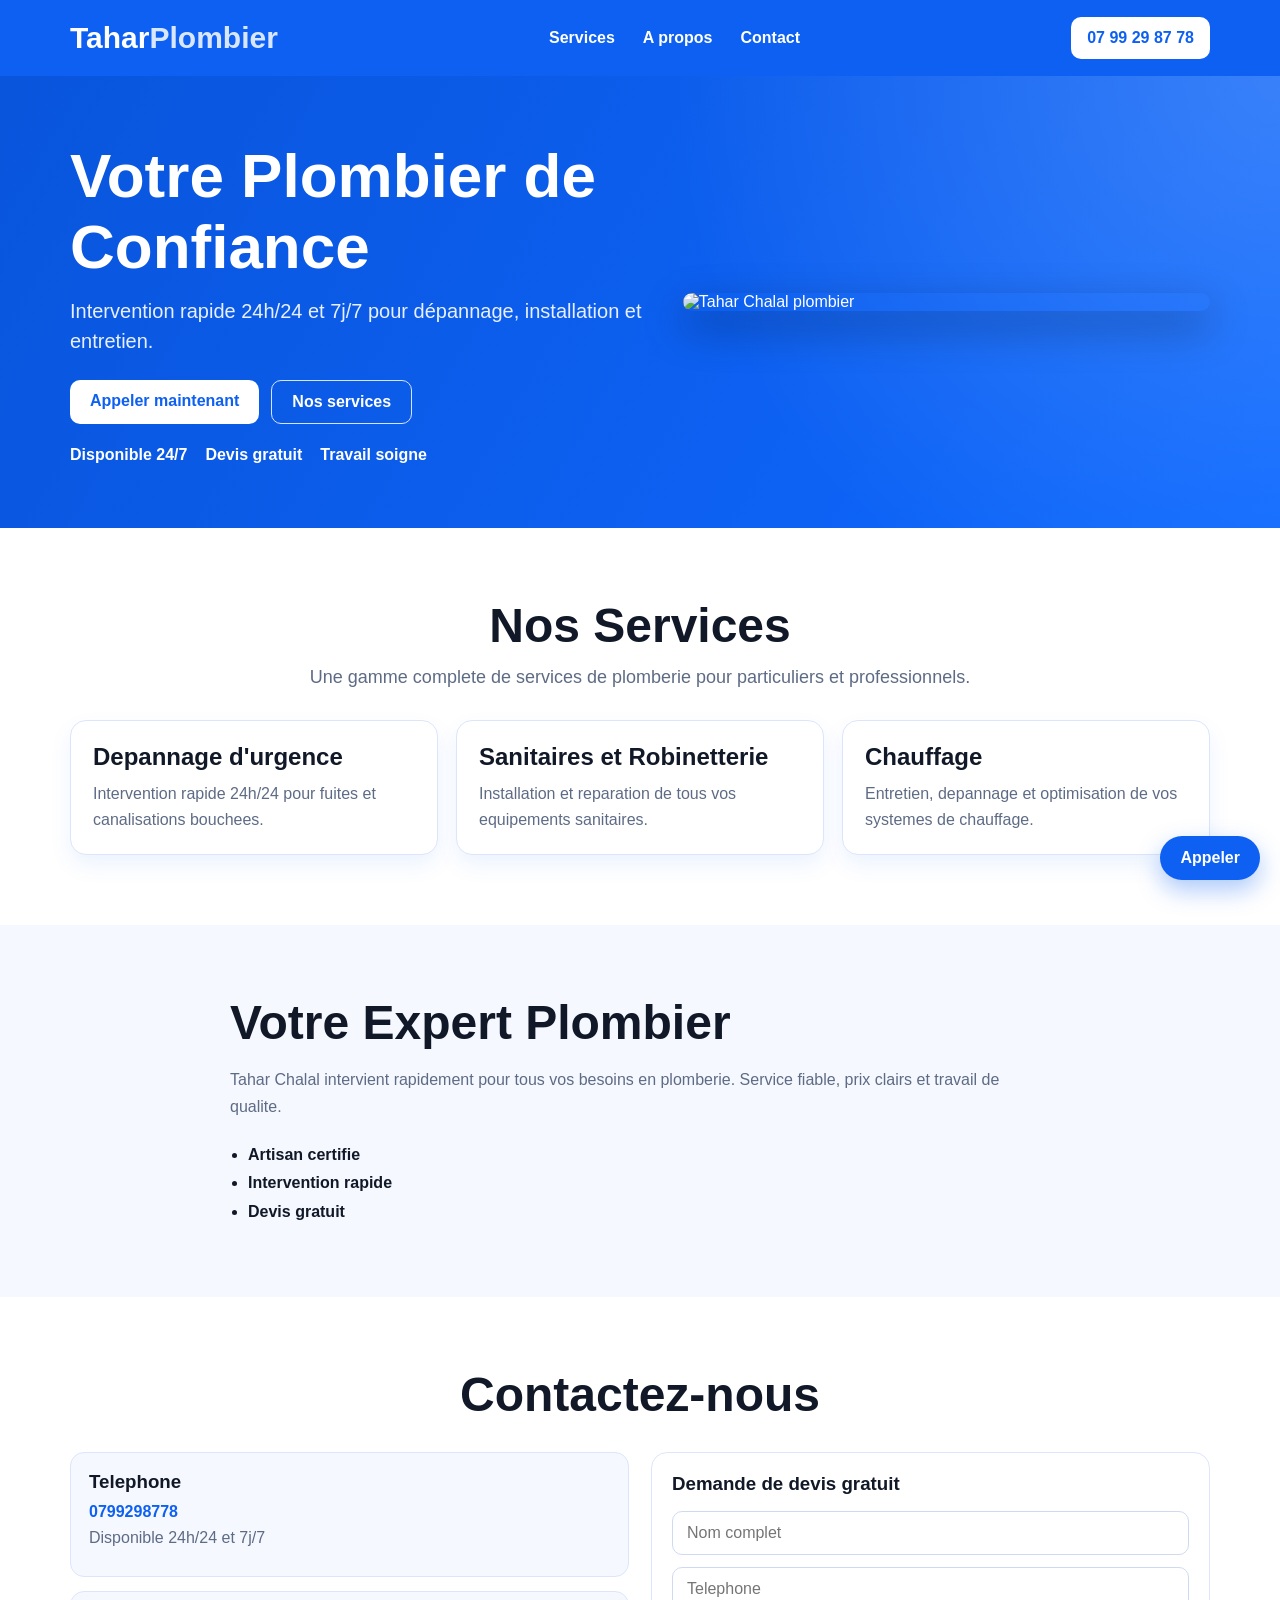
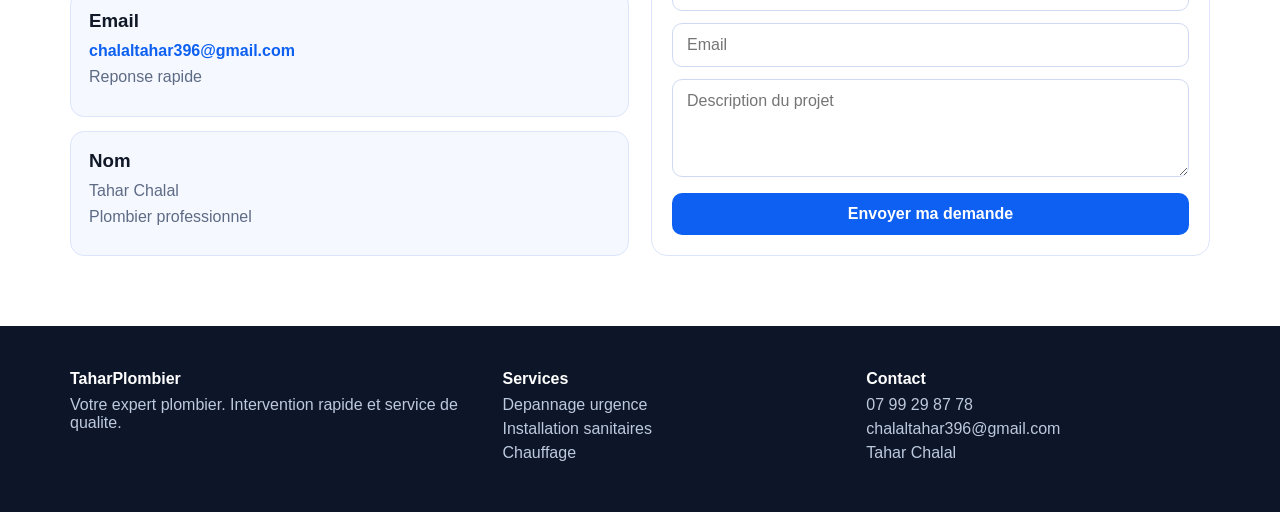
==== index.html @ 65ff7460 "Add Tahar Chalal plumber landing page with contact details." ====
<!doctype html>
<html lang="fr">
  <head>
    <meta charset="UTF-8" />
    <meta name="viewport" content="width=device-width, initial-scale=1.0" />
    <title>Tahar Chalal - Plombier</title>
    <link rel="stylesheet" href="styles.css" />
  </head>
  <body>
    <header class="topbar">
      <div class="container nav">
        <div class="logo">Tahar<span>Plombier</span></div>
        <nav>
          <a href="#services">Services</a>
          <a href="#apropos">A propos</a>
          <a href="#contact">Contact</a>
        </nav>
        <a class="phone-btn" href="tel:0799298778">07 99 29 87 78</a>
      </div>
    </header>

    <section class="hero">
      <div class="overlay"></div>
      <div class="container hero-content">
        <div class="hero-text">
          <h1>Votre Plombier de Confiance</h1>
          <p>
            Intervention rapide 24h/24 et 7j/7 pour dépannage, installation et
            entretien.
          </p>
          <div class="hero-actions">
            <a href="tel:0799298778" class="btn primary">Appeler maintenant</a>
            <a href="#services" class="btn secondary">Nos services</a>
          </div>
          <ul class="hero-points">
            <li>Disponible 24/7</li>
            <li>Devis gratuit</li>
            <li>Travail soigne</li>
          </ul>
        </div>
        <img
          src="file:///C:/Users/ACP/.cursor/projects/c-Users-ACP-OneDrive-Bureau-projet-plombier-projet-plombier/assets/c__Users_ACP_AppData_Roaming_Cursor_User_workspaceStorage_1cfacb7bf3bf77afd8c6482a52e6d426_images_image-7f75149d-5821-42d3-8622-fa713b28ca53.png"
          alt="Tahar Chalal plombier"
          class="hero-photo"
        />
      </div>
    </section>

    <section id="services" class="section container">
      <h2>Nos Services</h2>
      <p class="section-subtitle">
        Une gamme complete de services de plomberie pour particuliers et
        professionnels.
      </p>
      <div class="cards">
        <article class="card">
          <h3>Depannage d'urgence</h3>
          <p>Intervention rapide 24h/24 pour fuites et canalisations bouchees.</p>
        </article>
        <article class="card">
          <h3>Sanitaires et Robinetterie</h3>
          <p>Installation et reparation de tous vos equipements sanitaires.</p>
        </article>
        <article class="card">
          <h3>Chauffage</h3>
          <p>Entretien, depannage et optimisation de vos systemes de chauffage.</p>
        </article>
      </div>
    </section>

    <section id="apropos" class="section light">
      <div class="container about">
        <div>
          <h2>Votre Expert Plombier</h2>
          <p>
            Tahar Chalal intervient rapidement pour tous vos besoins en
            plomberie. Service fiable, prix clairs et travail de qualite.
          </p>
          <ul class="checks">
            <li>Artisan certifie</li>
            <li>Intervention rapide</li>
            <li>Devis gratuit</li>
          </ul>
        </div>
      </div>
    </section>

    <section id="contact" class="section container">
      <h2>Contactez-nous</h2>
      <div class="contact-grid">
        <div class="contact-cards">
          <div class="info-box">
            <h3>Telephone</h3>
            <a href="tel:0799298778">0799298778</a>
            <p>Disponible 24h/24 et 7j/7</p>
          </div>
          <div class="info-box">
            <h3>Email</h3>
            <a href="mailto:chalaltahar396@gmail.com">chalaltahar396@gmail.com</a>
            <p>Reponse rapide</p>
          </div>
          <div class="info-box">
            <h3>Nom</h3>
            <p>Tahar Chalal</p>
            <p>Plombier professionnel</p>
          </div>
        </div>
        <form class="quote-form">
          <h3>Demande de devis gratuit</h3>
          <input type="text" placeholder="Nom complet" />
          <input type="tel" placeholder="Telephone" />
          <input type="email" placeholder="Email" />
          <textarea rows="4" placeholder="Description du projet"></textarea>
          <button type="button">Envoyer ma demande</button>
        </form>
      </div>
    </section>

    <footer class="footer">
      <div class="container footer-grid">
        <div>
          <h4>TaharPlombier</h4>
          <p>Votre expert plombier. Intervention rapide et service de qualite.</p>
        </div>
        <div>
          <h4>Services</h4>
          <p>Depannage urgence</p>
          <p>Installation sanitaires</p>
          <p>Chauffage</p>
        </div>
        <div>
          <h4>Contact</h4>
          <p>07 99 29 87 78</p>
          <p>chalaltahar396@gmail.com</p>
          <p>Tahar Chalal</p>
        </div>
      </div>
    </footer>

    <a class="floating-call" href="tel:0799298778">Appeler</a>
  </body>
</html>
---- styles.css ----
:root {
  --primary: #0d60f1;
  --primary-dark: #084bc0;
  --text: #111827;
  --muted: #5e6b85;
  --light: #f5f8ff;
  --border: #dce5fb;
  --footer: #0d1628;
}

* {
  box-sizing: border-box;
}

html {
  scroll-behavior: smooth;
}

body {
  margin: 0;
  font-family: "Segoe UI", Tahoma, Arial, sans-serif;
  color: var(--text);
  background: #fff;
}

.container {
  width: min(1140px, 92%);
  margin: 0 auto;
}

.topbar {
  background: var(--primary);
  position: sticky;
  top: 0;
  z-index: 20;
}

.nav {
  min-height: 76px;
  display: flex;
  align-items: center;
  justify-content: space-between;
  gap: 20px;
}

.logo {
  color: #fff;
  font-size: 30px;
  font-weight: 800;
}

.logo span {
  color: #d8e7ff;
}

nav {
  display: flex;
  align-items: center;
  gap: 28px;
}

nav a {
  color: #fff;
  text-decoration: none;
  font-weight: 600;
}

.phone-btn {
  background: #fff;
  color: var(--primary);
  border-radius: 10px;
  padding: 12px 16px;
  text-decoration: none;
  font-weight: 700;
}

.hero {
  position: relative;
  background: linear-gradient(120deg, #0955dc 0%, #0d60f1 60%, #0d69ff 100%);
  color: #fff;
  padding: 64px 0;
  overflow: hidden;
}

.overlay {
  position: absolute;
  inset: 0;
  background: radial-gradient(circle at right top, rgba(255, 255, 255, 0.18) 0%, transparent 45%);
}

.hero-content {
  position: relative;
  display: grid;
  grid-template-columns: 1.05fr 0.95fr;
  gap: 30px;
  align-items: center;
}

.hero h1 {
  margin: 0 0 14px;
  font-size: clamp(38px, 5vw, 62px);
}

.hero p {
  margin: 0;
  max-width: 640px;
  font-size: 20px;
  line-height: 1.5;
  color: #e8f0ff;
}

.hero-actions {
  display: flex;
  flex-wrap: wrap;
  gap: 12px;
  margin-top: 24px;
}

.btn {
  text-decoration: none;
  padding: 12px 20px;
  border-radius: 10px;
  font-weight: 700;
}

.btn.primary {
  background: #fff;
  color: var(--primary);
}

.btn.secondary {
  border: 1px solid #d5e5ff;
  color: #fff;
}

.hero-points {
  list-style: none;
  display: flex;
  gap: 18px;
  margin: 22px 0 0;
  padding: 0;
  font-weight: 600;
}

.hero-photo {
  width: 100%;
  max-height: 540px;
  object-fit: cover;
  border-radius: 18px;
  box-shadow: 0 16px 42px rgba(0, 0, 0, 0.35);
}

.section {
  padding: 70px 0;
}

.section h2 {
  margin: 0;
  font-size: clamp(32px, 4vw, 48px);
  text-align: center;
}

.section-subtitle {
  margin: 14px auto 0;
  max-width: 760px;
  text-align: center;
  color: var(--muted);
  font-size: 18px;
}

.cards {
  margin-top: 32px;
  display: grid;
  grid-template-columns: repeat(3, minmax(0, 1fr));
  gap: 18px;
}

.card {
  background: #fff;
  border: 1px solid var(--border);
  border-radius: 16px;
  padding: 22px;
  box-shadow: 0 10px 22px rgba(13, 96, 241, 0.08);
}

.card h3 {
  margin: 0 0 10px;
  font-size: 24px;
}

.card p {
  margin: 0;
  color: var(--muted);
  line-height: 1.6;
}

.light {
  background: var(--light);
}

.about {
  display: grid;
  grid-template-columns: 1fr;
  gap: 26px;
  align-items: center;
  max-width: 820px;
}

.about h2 {
  text-align: left;
}

.about p {
  color: var(--muted);
  line-height: 1.7;
}

.checks {
  margin: 20px 0 0;
  padding-left: 18px;
  line-height: 1.8;
  font-weight: 600;
}

.contact-grid {
  margin-top: 30px;
  display: grid;
  grid-template-columns: 1fr 1fr;
  gap: 22px;
}

.contact-cards {
  display: grid;
  gap: 14px;
}

.info-box {
  border: 1px solid var(--border);
  border-radius: 14px;
  background: var(--light);
  padding: 18px;
}

.info-box h3 {
  margin: 0 0 10px;
}

.info-box a {
  color: var(--primary);
  font-weight: 700;
  text-decoration: none;
}

.info-box p {
  margin: 8px 0 0;
  color: var(--muted);
}

.quote-form {
  border: 1px solid var(--border);
  border-radius: 16px;
  padding: 20px;
}

.quote-form h3 {
  margin: 0 0 16px;
}

.quote-form input,
.quote-form textarea {
  width: 100%;
  margin-bottom: 12px;
  border: 1px solid #cfdaf2;
  border-radius: 10px;
  padding: 12px 14px;
  font: inherit;
}

.quote-form button {
  border: 0;
  border-radius: 10px;
  background: var(--primary);
  color: #fff;
  width: 100%;
  padding: 12px 14px;
  font-size: 16px;
  font-weight: 700;
  cursor: pointer;
}

.quote-form button:hover {
  background: var(--primary-dark);
}

.footer {
  background: var(--footer);
  color: #e8edf8;
  padding: 44px 0;
}

.footer-grid {
  display: grid;
  gap: 20px;
  grid-template-columns: 1.2fr 1fr 1fr;
}

.footer h4 {
  margin: 0 0 8px;
  color: #fff;
}

.footer p {
  margin: 6px 0;
  color: #bdc9df;
}

.floating-call {
  position: fixed;
  right: 20px;
  bottom: 20px;
  background: var(--primary);
  color: #fff;
  text-decoration: none;
  font-weight: 700;
  border-radius: 999px;
  padding: 13px 20px;
  box-shadow: 0 10px 24px rgba(13, 96, 241, 0.34);
}

@media (max-width: 980px) {
  nav {
    display: none;
  }

  .hero-content,
  .about,
  .contact-grid,
  .cards,
  .footer-grid {
    grid-template-columns: 1fr;
  }

  .hero-points {
    flex-direction: column;
    gap: 8px;
  }
}
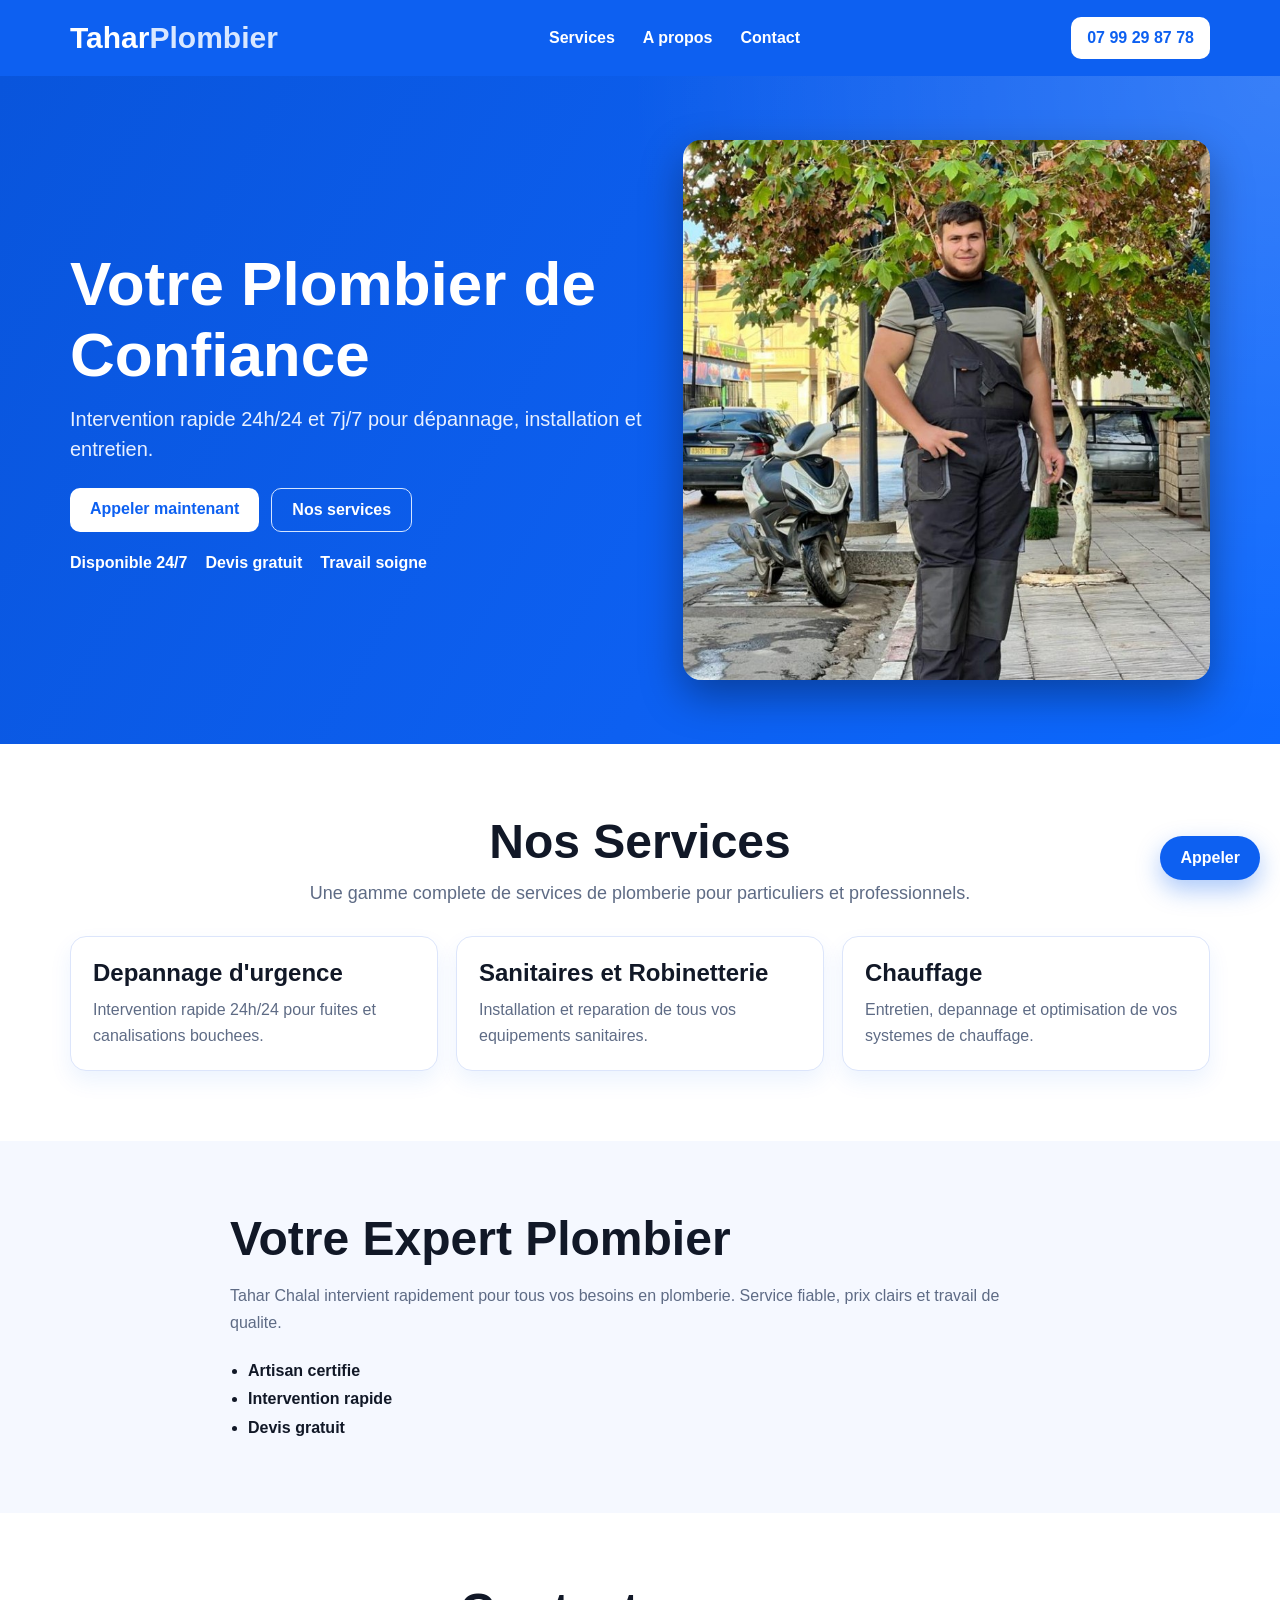
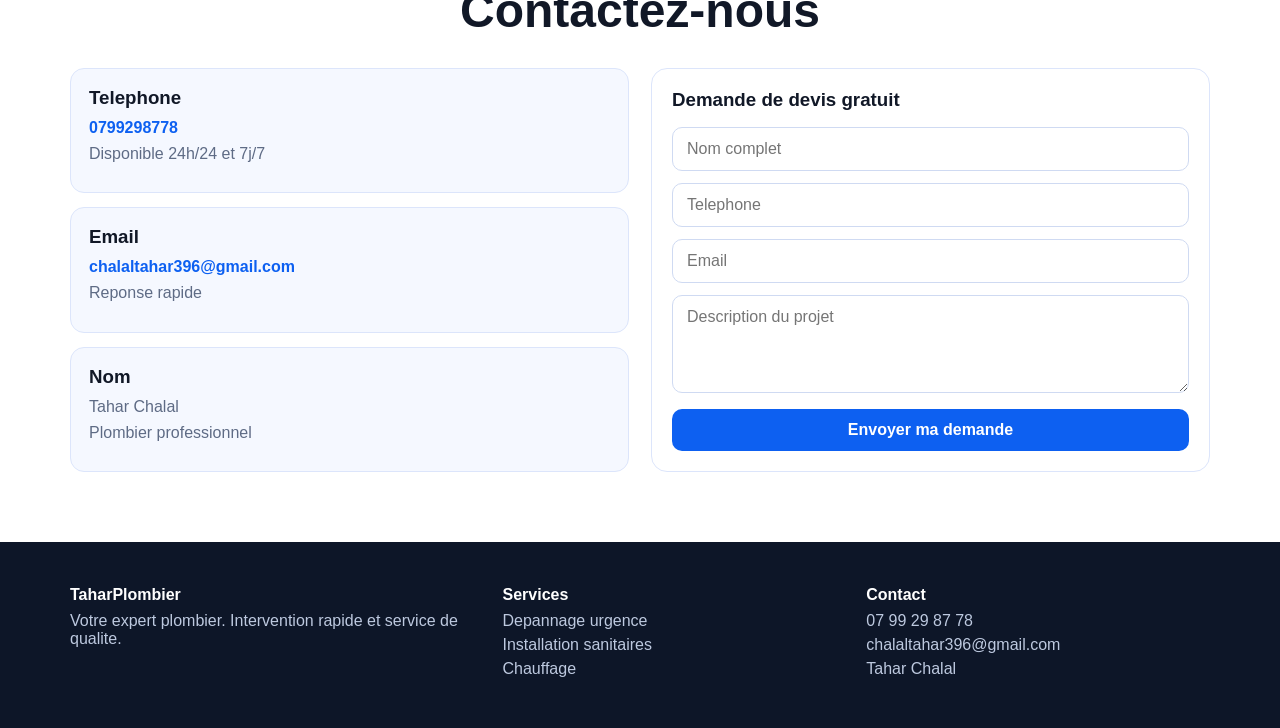
==== commit f0386353: "Prepare site for deploy with local photo asset." ====
--- a/index.html
+++ b/index.html
@@ -39,7 +39,7 @@
           </ul>
         </div>
         <img
-          src="file:///C:/Users/ACP/.cursor/projects/c-Users-ACP-OneDrive-Bureau-projet-plombier-projet-plombier/assets/c__Users_ACP_AppData_Roaming_Cursor_User_workspaceStorage_1cfacb7bf3bf77afd8c6482a52e6d426_images_image-7f75149d-5821-42d3-8622-fa713b28ca53.png"
+          src="images/tahar-chalal.png"
           alt="Tahar Chalal plombier"
           class="hero-photo"
         />
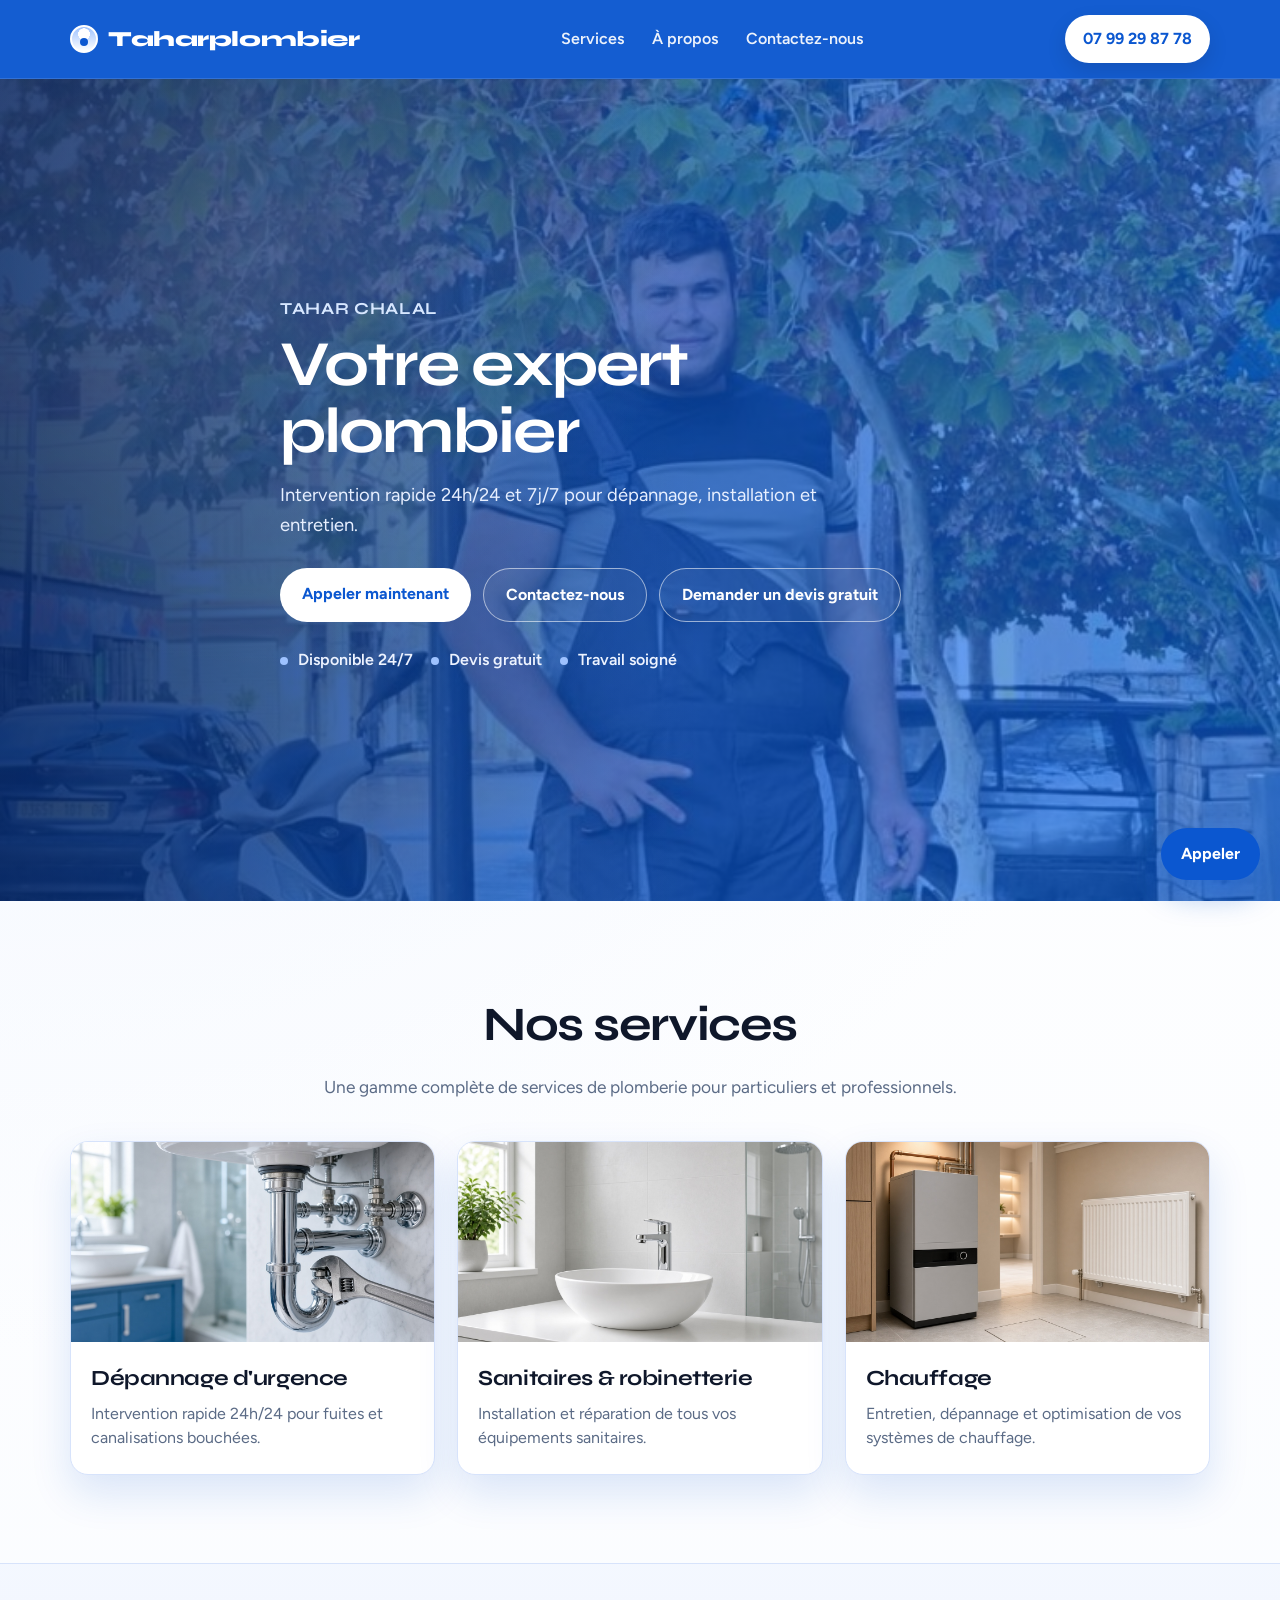
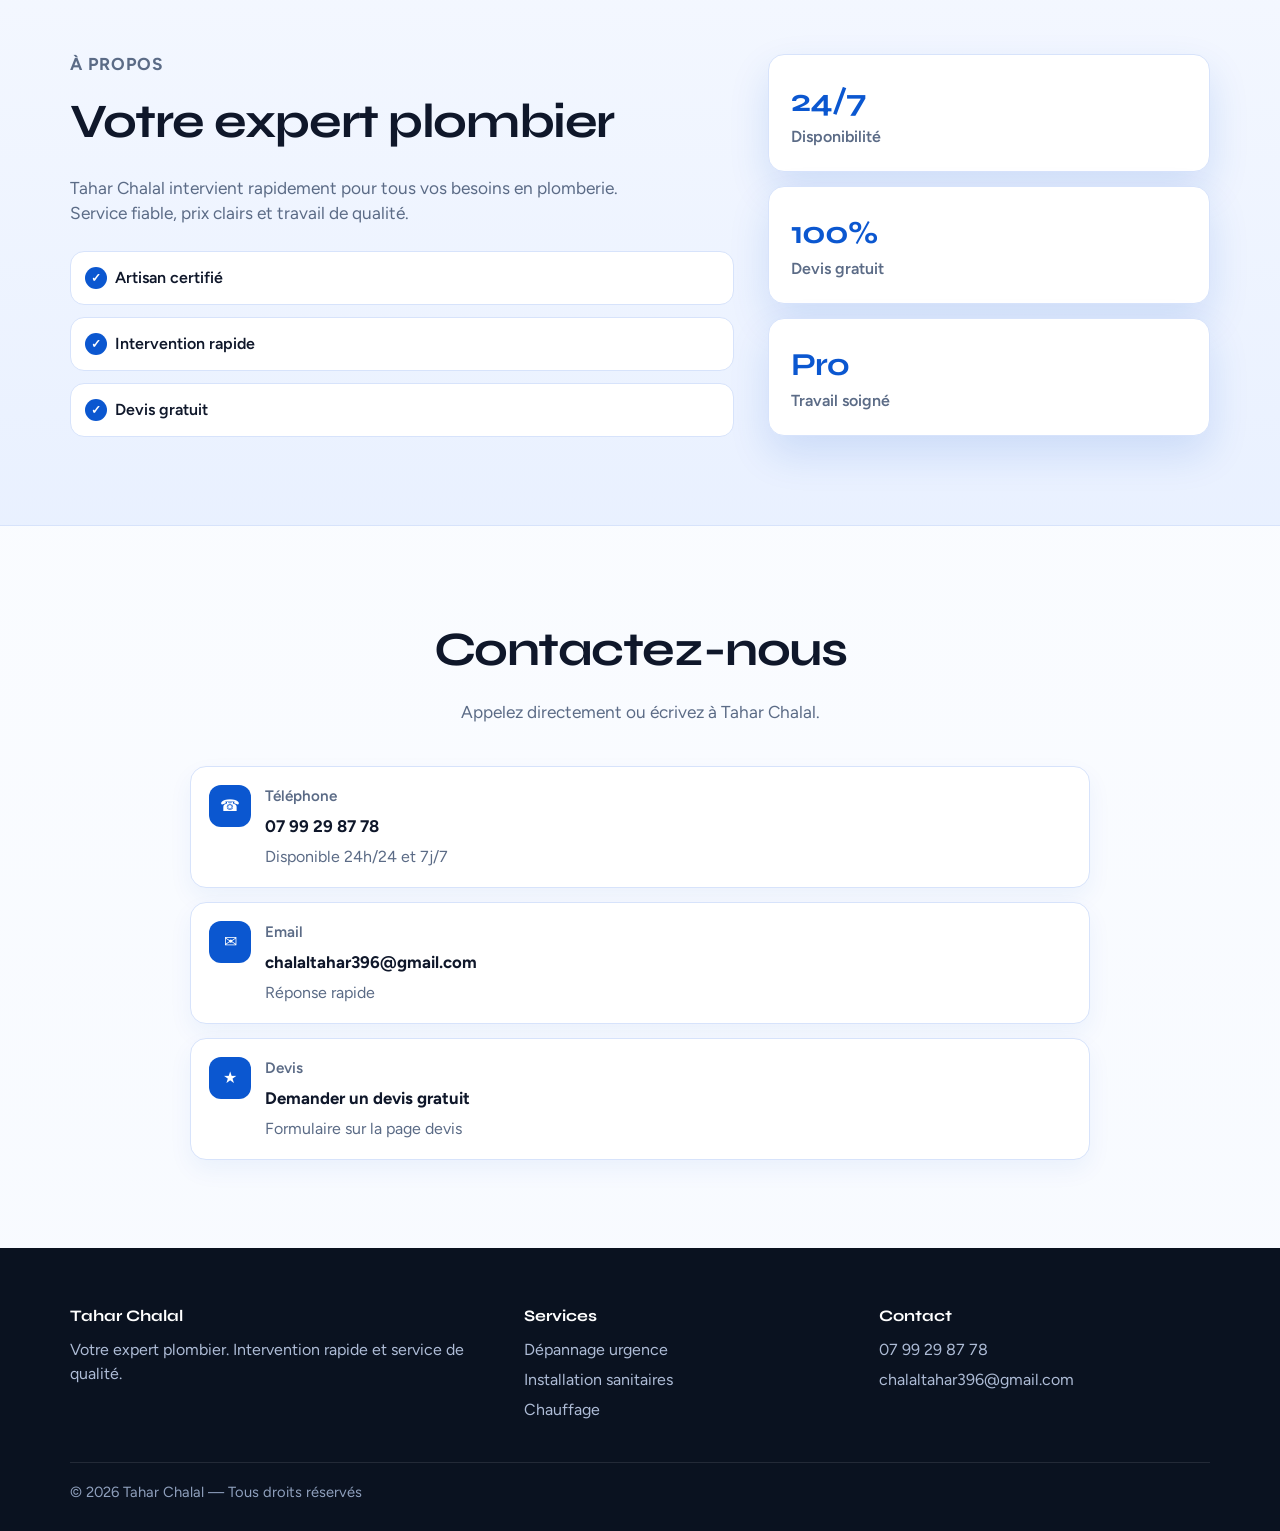
==== commit 11abd6e9: "Update Taharplombier site with devis page, thank-you flow, and styling." ====
--- a/index.html
+++ b/index.html
@@ -3,128 +3,184 @@
   <head>
     <meta charset="UTF-8" />
     <meta name="viewport" content="width=device-width, initial-scale=1.0" />
-    <title>Tahar Chalal - Plombier</title>
+    <title>Tahar Chalal — Plombier</title>
+    <link rel="preconnect" href="https://fonts.googleapis.com" />
+    <link rel="preconnect" href="https://fonts.gstatic.com" crossorigin />
+    <link
+      href="https://fonts.googleapis.com/css2?family=Figtree:wght@400;500;600;700&family=Syne:wght@700;800&display=swap"
+      rel="stylesheet"
+    />
     <link rel="stylesheet" href="styles.css" />
   </head>
   <body>
     <header class="topbar">
       <div class="container nav">
-        <div class="logo">Tahar<span>Plombier</span></div>
+        <a href="index.html" class="logo">
+          <span class="logo-mark" aria-hidden="true"></span>
+          Taharplombier
+        </a>
         <nav>
           <a href="#services">Services</a>
-          <a href="#apropos">A propos</a>
-          <a href="#contact">Contact</a>
+          <a href="#apropos">À propos</a>
+          <a href="#contact">Contactez-nous</a>
         </nav>
         <a class="phone-btn" href="tel:0799298778">07 99 29 87 78</a>
       </div>
     </header>
 
     <section class="hero">
-      <div class="overlay"></div>
+      <div class="hero-bg" aria-hidden="true"></div>
       <div class="container hero-content">
         <div class="hero-text">
-          <h1>Votre Plombier de Confiance</h1>
-          <p>
+          <p class="brand-line">Tahar chalal</p>
+          <h1>Votre expert plombier</h1>
+          <p class="hero-lead">
             Intervention rapide 24h/24 et 7j/7 pour dépannage, installation et
             entretien.
           </p>
           <div class="hero-actions">
             <a href="tel:0799298778" class="btn primary">Appeler maintenant</a>
-            <a href="#services" class="btn secondary">Nos services</a>
+            <a href="#contact" class="btn secondary">Contactez-nous</a>
+            <a href="./contact.html" class="btn secondary">Demander un devis gratuit</a>
           </div>
           <ul class="hero-points">
             <li>Disponible 24/7</li>
             <li>Devis gratuit</li>
-            <li>Travail soigne</li>
+            <li>Travail soigné</li>
           </ul>
         </div>
-        <img
-          src="images/tahar-chalal.png"
-          alt="Tahar Chalal plombier"
-          class="hero-photo"
-        />
       </div>
     </section>
 
     <section id="services" class="section container">
-      <h2>Nos Services</h2>
-      <p class="section-subtitle">
-        Une gamme complete de services de plomberie pour particuliers et
-        professionnels.
-      </p>
+      <div class="section-head">
+        <h2>Nos services</h2>
+        <p class="section-subtitle">
+          Une gamme complète de services de plomberie pour particuliers et
+          professionnels.
+        </p>
+      </div>
       <div class="cards">
         <article class="card">
-          <h3>Depannage d'urgence</h3>
-          <p>Intervention rapide 24h/24 pour fuites et canalisations bouchees.</p>
+          <img
+            src="images/service-urgence.jpg"
+            alt="Dépannage plomberie urgence"
+            class="card-image"
+          />
+          <div class="card-body">
+            <h3>Dépannage d'urgence</h3>
+            <p>
+              Intervention rapide 24h/24 pour fuites et canalisations bouchées.
+            </p>
+          </div>
         </article>
         <article class="card">
-          <h3>Sanitaires et Robinetterie</h3>
-          <p>Installation et reparation de tous vos equipements sanitaires.</p>
+          <img
+            src="images/service-sanitaires.jpg"
+            alt="Sanitaires et salle de bain"
+            class="card-image"
+          />
+          <div class="card-body">
+            <h3>Sanitaires & robinetterie</h3>
+            <p>
+              Installation et réparation de tous vos équipements sanitaires.
+            </p>
+          </div>
         </article>
         <article class="card">
-          <h3>Chauffage</h3>
-          <p>Entretien, depannage et optimisation de vos systemes de chauffage.</p>
+          <img
+            src="images/service-chauffage.jpg"
+            alt="Chauffage et chaudière"
+            class="card-image"
+          />
+          <div class="card-body">
+            <h3>Chauffage</h3>
+            <p>
+              Entretien, dépannage et optimisation de vos systèmes de chauffage.
+            </p>
+          </div>
         </article>
       </div>
     </section>
 
-    <section id="apropos" class="section light">
+    <section id="apropos" class="section about-section">
       <div class="container about">
-        <div>
-          <h2>Votre Expert Plombier</h2>
+        <div class="about-copy">
+          <p class="eyebrow">À propos</p>
+          <h2>Votre expert plombier</h2>
           <p>
             Tahar Chalal intervient rapidement pour tous vos besoins en
-            plomberie. Service fiable, prix clairs et travail de qualite.
+            plomberie. Service fiable, prix clairs et travail de qualité.
           </p>
           <ul class="checks">
-            <li>Artisan certifie</li>
+            <li>Artisan certifié</li>
             <li>Intervention rapide</li>
             <li>Devis gratuit</li>
           </ul>
         </div>
+        <div class="about-stats">
+          <div class="stat">
+            <strong>24/7</strong>
+            <span>Disponibilité</span>
+          </div>
+          <div class="stat">
+            <strong>100%</strong>
+            <span>Devis gratuit</span>
+          </div>
+          <div class="stat">
+            <strong>Pro</strong>
+            <span>Travail soigné</span>
+          </div>
+        </div>
       </div>
     </section>
 
     <section id="contact" class="section container">
-      <h2>Contactez-nous</h2>
-      <div class="contact-grid">
-        <div class="contact-cards">
-          <div class="info-box">
-            <h3>Telephone</h3>
-            <a href="tel:0799298778">0799298778</a>
+      <div class="section-head">
+        <h2>Contactez-nous</h2>
+        <p class="section-subtitle">
+          Appelez directement ou écrivez à Tahar Chalal.
+        </p>
+      </div>
+      <div class="contact-cards home-contact">
+        <div class="info-box">
+          <span class="info-icon" aria-hidden="true">☎</span>
+          <div>
+            <h3>Téléphone</h3>
+            <a href="tel:0799298778">07 99 29 87 78</a>
             <p>Disponible 24h/24 et 7j/7</p>
           </div>
-          <div class="info-box">
+        </div>
+        <div class="info-box">
+          <span class="info-icon" aria-hidden="true">✉</span>
+          <div>
             <h3>Email</h3>
             <a href="mailto:chalaltahar396@gmail.com">chalaltahar396@gmail.com</a>
-            <p>Reponse rapide</p>
-          </div>
-          <div class="info-box">
-            <h3>Nom</h3>
-            <p>Tahar Chalal</p>
-            <p>Plombier professionnel</p>
-          </div>
-        </div>
-        <form class="quote-form">
-          <h3>Demande de devis gratuit</h3>
-          <input type="text" placeholder="Nom complet" />
-          <input type="tel" placeholder="Telephone" />
-          <input type="email" placeholder="Email" />
-          <textarea rows="4" placeholder="Description du projet"></textarea>
-          <button type="button">Envoyer ma demande</button>
-        </form>
+            <p>Réponse rapide</p>
+          </div>
+        </div>
+        <div class="info-box">
+          <span class="info-icon" aria-hidden="true">★</span>
+          <div>
+            <h3>Devis</h3>
+            <a href="./contact.html" class="info-strong">Demander un devis gratuit</a>
+            <p>Formulaire sur la page devis</p>
+          </div>
+        </div>
       </div>
     </section>
 
     <footer class="footer">
       <div class="container footer-grid">
         <div>
-          <h4>TaharPlombier</h4>
-          <p>Votre expert plombier. Intervention rapide et service de qualite.</p>
+          <h4>Tahar Chalal</h4>
+          <p>
+            Votre expert plombier. Intervention rapide et service de qualité.
+          </p>
         </div>
         <div>
           <h4>Services</h4>
-          <p>Depannage urgence</p>
+          <p>Dépannage urgence</p>
           <p>Installation sanitaires</p>
           <p>Chauffage</p>
         </div>
@@ -132,11 +188,29 @@
           <h4>Contact</h4>
           <p>07 99 29 87 78</p>
           <p>chalaltahar396@gmail.com</p>
-          <p>Tahar Chalal</p>
-        </div>
+        </div>
+      </div>
+      <div class="container footer-bottom">
+        <p>© 2026 Tahar Chalal — Tous droits réservés</p>
       </div>
     </footer>
 
-    <a class="floating-call" href="tel:0799298778">Appeler</a>
+    <a class="floating-call" href="tel:0799298778" aria-label="Appeler">
+      <span>Appeler</span>
+    </a>
+
+    <script>
+      if ("scrollRestoration" in history) {
+        history.scrollRestoration = "manual";
+      }
+
+      window.addEventListener("load", function () {
+        var nav = performance.getEntriesByType("navigation")[0];
+        if (nav && nav.type === "reload") {
+          history.replaceState(null, "", window.location.pathname);
+          window.scrollTo(0, 0);
+        }
+      });
+    </script>
   </body>
 </html>
--- a/styles.css
+++ b/styles.css
@@ -1,11 +1,16 @@
 :root {
-  --primary: #0d60f1;
-  --primary-dark: #084bc0;
-  --text: #111827;
-  --muted: #5e6b85;
-  --light: #f5f8ff;
-  --border: #dce5fb;
-  --footer: #0d1628;
+  --primary: #0b57d0;
+  --primary-dark: #0843a3;
+  --primary-soft: #e8f0ff;
+  --ink: #0f172a;
+  --muted: #5b6b86;
+  --line: #d7e3fb;
+  --surface: #f3f7ff;
+  --footer: #0a1220;
+  --radius: 18px;
+  --shadow: 0 18px 40px rgba(11, 87, 208, 0.14);
+  --font-display: "Syne", sans-serif;
+  --font-body: "Figtree", sans-serif;
 }
 
 * {
@@ -14,13 +19,26 @@
 
 html {
   scroll-behavior: smooth;
+  scroll-padding-top: 90px;
 }
 
 body {
   margin: 0;
-  font-family: "Segoe UI", Tahoma, Arial, sans-serif;
-  color: var(--text);
-  background: #fff;
+  font-family: var(--font-body);
+  color: var(--ink);
+  background:
+    radial-gradient(circle at top left, #eef4ff 0%, transparent 40%),
+    linear-gradient(180deg, #ffffff 0%, #f7faff 100%);
+  line-height: 1.5;
+}
+
+img {
+  max-width: 100%;
+  display: block;
+}
+
+a {
+  color: inherit;
 }
 
 .container {
@@ -29,28 +47,60 @@
 }
 
 .topbar {
-  background: var(--primary);
+  background: rgba(11, 87, 208, 0.96);
+  backdrop-filter: blur(10px);
   position: sticky;
   top: 0;
-  z-index: 20;
+  z-index: 30;
+  border-bottom: 1px solid rgba(255, 255, 255, 0.12);
+  overflow: visible;
 }
 
 .nav {
-  min-height: 76px;
+  min-height: 78px;
   display: flex;
   align-items: center;
   justify-content: space-between;
   gap: 20px;
+  padding: 10px 0;
 }
 
 .logo {
-  color: #fff;
-  font-size: 30px;
+  display: inline-flex;
+  align-items: center;
+  gap: 10px;
+  color: #fff;
+  text-decoration: none;
+  font-family: var(--font-display);
+  font-size: 1.35rem;
   font-weight: 800;
-}
-
-.logo span {
-  color: #d8e7ff;
+  letter-spacing: -0.02em;
+  flex-shrink: 0;
+}
+
+.logo-mark {
+  width: 28px;
+  height: 28px;
+  flex-shrink: 0;
+  border-radius: 50%;
+  border: 2px solid #fff;
+  background:
+    radial-gradient(circle at 50% 30%, #fff 0 28%, transparent 29%),
+    linear-gradient(180deg, #9ec2ff 0%, #ffffff 100%);
+  position: relative;
+  overflow: hidden;
+}
+
+.logo-mark::after {
+  content: "";
+  position: absolute;
+  left: 50%;
+  bottom: 5px;
+  width: 8px;
+  height: 8px;
+  border-radius: 50%;
+  background: #0b57d0;
+  transform: translateX(-50%);
 }
 
 nav {
@@ -60,67 +110,123 @@
 }
 
 nav a {
-  color: #fff;
+  color: rgba(255, 255, 255, 0.92);
   text-decoration: none;
   font-weight: 600;
+  transition: opacity 0.2s ease;
+}
+
+nav a:hover {
+  opacity: 0.75;
 }
 
 .phone-btn {
   background: #fff;
   color: var(--primary);
-  border-radius: 10px;
-  padding: 12px 16px;
+  border-radius: 999px;
+  padding: 12px 18px;
   text-decoration: none;
   font-weight: 700;
+  box-shadow: 0 8px 20px rgba(0, 0, 0, 0.12);
+  transition: transform 0.2s ease, box-shadow 0.2s ease;
+}
+
+.phone-btn:hover {
+  transform: translateY(-1px);
+  box-shadow: 0 12px 24px rgba(0, 0, 0, 0.16);
 }
 
 .hero {
   position: relative;
-  background: linear-gradient(120deg, #0955dc 0%, #0d60f1 60%, #0d69ff 100%);
-  color: #fff;
-  padding: 64px 0;
+  color: #fff;
+  padding: 72px 0 84px;
   overflow: hidden;
-}
-
-.overlay {
+  min-height: calc(100vh - 78px);
+  display: flex;
+  align-items: center;
+}
+
+.hero-bg {
   position: absolute;
   inset: 0;
-  background: radial-gradient(circle at right top, rgba(255, 255, 255, 0.18) 0%, transparent 45%);
+  z-index: 0;
+  pointer-events: none;
+  background-color: #0b57d0;
+  background-image:
+    linear-gradient(
+      115deg,
+      rgba(7, 42, 110, 0.78) 0%,
+      rgba(11, 87, 208, 0.68) 45%,
+      rgba(14, 110, 255, 0.6) 100%
+    ),
+    url("images/tahar-chalal.png");
+  background-repeat: no-repeat;
+  /* Photo verticale : on centre le visage/buste, pas le haut des arbres */
+  background-position: 50% 25%;
+  background-size: cover;
+}
+
+.hero-bg::after {
+  content: "";
+  position: absolute;
+  inset: 0;
+  background:
+    radial-gradient(circle at 20% 20%, rgba(255, 255, 255, 0.16), transparent 35%),
+    linear-gradient(90deg, rgba(7, 32, 84, 0.55) 0%, transparent 55%);
 }
 
 .hero-content {
   position: relative;
-  display: grid;
-  grid-template-columns: 1.05fr 0.95fr;
-  gap: 30px;
-  align-items: center;
+  z-index: 2;
+  width: min(1140px, 92%);
+  margin: 0 auto;
+  max-width: 720px;
+}
+
+.brand-line {
+  margin: 0 0 10px;
+  font-family: var(--font-display);
+  font-size: 1.05rem;
+  font-weight: 700;
+  letter-spacing: 0.04em;
+  text-transform: uppercase;
+  color: #d7e7ff;
 }
 
 .hero h1 {
-  margin: 0 0 14px;
-  font-size: clamp(38px, 5vw, 62px);
-}
-
-.hero p {
+  margin: 0 0 16px;
+  font-family: var(--font-display);
+  font-size: clamp(2.4rem, 5vw, 4rem);
+  line-height: 1.05;
+  letter-spacing: -0.03em;
+  max-width: 10ch;
+}
+
+.hero-lead {
   margin: 0;
-  max-width: 640px;
-  font-size: 20px;
-  line-height: 1.5;
-  color: #e8f0ff;
+  max-width: 34rem;
+  font-size: 1.15rem;
+  line-height: 1.6;
+  color: #e7efff;
 }
 
 .hero-actions {
   display: flex;
   flex-wrap: wrap;
   gap: 12px;
-  margin-top: 24px;
+  margin-top: 28px;
 }
 
 .btn {
   text-decoration: none;
-  padding: 12px 20px;
-  border-radius: 10px;
+  padding: 14px 22px;
+  border-radius: 999px;
   font-weight: 700;
+  transition: transform 0.2s ease, background 0.2s ease, color 0.2s ease;
+}
+
+.btn:hover {
+  transform: translateY(-1px);
 }
 
 .btn.primary {
@@ -129,189 +235,417 @@
 }
 
 .btn.secondary {
-  border: 1px solid #d5e5ff;
-  color: #fff;
+  border: 1.5px solid rgba(255, 255, 255, 0.55);
+  color: #fff;
+  background: rgba(255, 255, 255, 0.06);
+}
+
+.btn.secondary:hover {
+  background: rgba(255, 255, 255, 0.14);
 }
 
 .hero-points {
   list-style: none;
   display: flex;
-  gap: 18px;
-  margin: 22px 0 0;
+  flex-wrap: wrap;
+  gap: 10px 18px;
+  margin: 26px 0 0;
   padding: 0;
   font-weight: 600;
-}
-
-.hero-photo {
-  width: 100%;
-  max-height: 540px;
-  object-fit: cover;
-  border-radius: 18px;
-  box-shadow: 0 16px 42px rgba(0, 0, 0, 0.35);
+  color: #edf3ff;
+}
+
+.hero-points li {
+  position: relative;
+  padding-left: 18px;
+}
+
+.hero-points li::before {
+  content: "";
+  position: absolute;
+  left: 0;
+  top: 0.55em;
+  width: 8px;
+  height: 8px;
+  border-radius: 50%;
+  background: #9ec2ff;
+}
+
+.hero-text {
+  animation: rise 0.8s ease both;
 }
 
 .section {
-  padding: 70px 0;
-}
-
-.section h2 {
+  padding: 88px 0;
+}
+
+.section-head {
+  text-align: center;
+  max-width: 700px;
+  margin: 0 auto 40px;
+}
+
+.section h2,
+.about h2 {
   margin: 0;
-  font-size: clamp(32px, 4vw, 48px);
-  text-align: center;
+  font-family: var(--font-display);
+  font-size: clamp(2rem, 4vw, 3rem);
+  letter-spacing: -0.03em;
 }
 
 .section-subtitle {
-  margin: 14px auto 0;
-  max-width: 760px;
-  text-align: center;
+  margin: 14px 0 0;
   color: var(--muted);
-  font-size: 18px;
+  font-size: 1.08rem;
 }
 
 .cards {
-  margin-top: 32px;
   display: grid;
   grid-template-columns: repeat(3, minmax(0, 1fr));
-  gap: 18px;
+  gap: 22px;
 }
 
 .card {
   background: #fff;
-  border: 1px solid var(--border);
-  border-radius: 16px;
-  padding: 22px;
-  box-shadow: 0 10px 22px rgba(13, 96, 241, 0.08);
+  border: 1px solid var(--line);
+  border-radius: var(--radius);
+  overflow: hidden;
+  box-shadow: var(--shadow);
+  transition: transform 0.25s ease, box-shadow 0.25s ease;
+}
+
+.card:hover {
+  transform: translateY(-6px);
+  box-shadow: 0 24px 48px rgba(11, 87, 208, 0.18);
+}
+
+.card-image {
+  width: 100%;
+  height: 200px;
+  object-fit: cover;
+}
+
+.card-body {
+  padding: 20px 20px 24px;
 }
 
 .card h3 {
-  margin: 0 0 10px;
-  font-size: 24px;
+  margin: 0 0 8px;
+  font-family: var(--font-display);
+  font-size: 1.35rem;
+  letter-spacing: -0.02em;
 }
 
 .card p {
   margin: 0;
   color: var(--muted);
-  line-height: 1.6;
-}
-
-.light {
-  background: var(--light);
+}
+
+.about-section {
+  background:
+    linear-gradient(180deg, rgba(243, 247, 255, 0.9), rgba(232, 240, 255, 0.95));
+  border-block: 1px solid var(--line);
 }
 
 .about {
   display: grid;
-  grid-template-columns: 1fr;
-  gap: 26px;
+  grid-template-columns: 1.2fr 0.8fr;
+  gap: 34px;
   align-items: center;
-  max-width: 820px;
-}
-
-.about h2 {
-  text-align: left;
-}
-
-.about p {
-  color: var(--muted);
-  line-height: 1.7;
-}
-
-.checks {
-  margin: 20px 0 0;
-  padding-left: 18px;
-  line-height: 1.8;
-  font-weight: 600;
-}
-
-.contact-grid {
-  margin-top: 30px;
-  display: grid;
-  grid-template-columns: 1fr 1fr;
-  gap: 22px;
-}
-
-.contact-cards {
-  display: grid;
-  gap: 14px;
-}
-
-.info-box {
-  border: 1px solid var(--border);
-  border-radius: 14px;
-  background: var(--light);
-  padding: 18px;
-}
-
-.info-box h3 {
-  margin: 0 0 10px;
-}
-
-.info-box a {
+}
+
+.eyebrow {
+  margin: 0 0 8px;
   color: var(--primary);
   font-weight: 700;
+  letter-spacing: 0.06em;
+  text-transform: uppercase;
+  font-size: 0.85rem;
+}
+
+.about-copy p {
+  color: var(--muted);
+  font-size: 1.08rem;
+  max-width: 36rem;
+}
+
+.checks {
+  list-style: none;
+  margin: 24px 0 0;
+  padding: 0;
+  display: grid;
+  gap: 12px;
+}
+
+.checks li {
+  position: relative;
+  padding: 14px 16px 14px 44px;
+  background: #fff;
+  border: 1px solid var(--line);
+  border-radius: 14px;
+  font-weight: 600;
+}
+
+.checks li::before {
+  content: "✓";
+  position: absolute;
+  left: 14px;
+  top: 50%;
+  transform: translateY(-50%);
+  width: 22px;
+  height: 22px;
+  border-radius: 50%;
+  background: var(--primary);
+  color: #fff;
+  font-size: 0.75rem;
+  display: grid;
+  place-items: center;
+}
+
+.about-stats {
+  display: grid;
+  gap: 14px;
+}
+
+.stat {
+  background: #fff;
+  border: 1px solid var(--line);
+  border-radius: 16px;
+  padding: 22px;
+  box-shadow: var(--shadow);
+}
+
+.stat strong {
+  display: block;
+  font-family: var(--font-display);
+  font-size: 2rem;
+  color: var(--primary);
+  letter-spacing: -0.03em;
+}
+
+.stat span {
+  color: var(--muted);
+  font-weight: 600;
+}
+
+.contact-grid {
+  display: grid;
+  grid-template-columns: 0.9fr 1.1fr;
+  gap: 24px;
+}
+
+.contact-cards {
+  display: grid;
+  gap: 14px;
+}
+
+.info-box {
+  display: flex;
+  gap: 14px;
+  align-items: flex-start;
+  border: 1px solid var(--line);
+  border-radius: 16px;
+  background: #fff;
+  padding: 18px;
+  box-shadow: 0 10px 24px rgba(11, 87, 208, 0.06);
+}
+
+.info-icon {
+  width: 42px;
+  height: 42px;
+  border-radius: 12px;
+  background: var(--primary);
+  color: #fff;
+  display: grid;
+  place-items: center;
+  flex-shrink: 0;
+  font-size: 1rem;
+}
+
+.info-box h3 {
+  margin: 0 0 6px;
+  font-size: 0.95rem;
+  color: var(--muted);
+  font-weight: 600;
+}
+
+.info-box a,
+.info-strong {
+  color: var(--ink);
+  font-weight: 700;
   text-decoration: none;
+  font-size: 1.05rem;
 }
 
 .info-box p {
-  margin: 8px 0 0;
+  margin: 6px 0 0;
   color: var(--muted);
 }
 
 .quote-form {
-  border: 1px solid var(--border);
-  border-radius: 16px;
-  padding: 20px;
+  border: 1px solid var(--line);
+  border-radius: 20px;
+  padding: 26px;
+  background: #fff;
+  box-shadow: var(--shadow);
 }
 
 .quote-form h3 {
-  margin: 0 0 16px;
+  margin: 0 0 18px;
+  font-family: var(--font-display);
+  font-size: 1.45rem;
+}
+
+.quote-form label {
+  display: grid;
+  gap: 6px;
+  margin-bottom: 14px;
+  font-weight: 600;
+  font-size: 0.92rem;
+  color: var(--ink);
 }
 
 .quote-form input,
 .quote-form textarea {
   width: 100%;
-  margin-bottom: 12px;
-  border: 1px solid #cfdaf2;
-  border-radius: 10px;
-  padding: 12px 14px;
+  border: 1px solid #c9d8f4;
+  border-radius: 12px;
+  padding: 13px 14px;
   font: inherit;
+  font-weight: 500;
+  background: #fbfcff;
+  transition: border-color 0.2s ease, box-shadow 0.2s ease;
+}
+
+.quote-form input:focus,
+.quote-form textarea:focus {
+  outline: none;
+  border-color: var(--primary);
+  box-shadow: 0 0 0 4px rgba(11, 87, 208, 0.12);
 }
 
 .quote-form button {
   border: 0;
-  border-radius: 10px;
+  border-radius: 999px;
   background: var(--primary);
   color: #fff;
   width: 100%;
-  padding: 12px 14px;
-  font-size: 16px;
+  padding: 14px 16px;
+  font-size: 1rem;
   font-weight: 700;
   cursor: pointer;
+  transition: background 0.2s ease, transform 0.2s ease;
 }
 
 .quote-form button:hover {
   background: var(--primary-dark);
+  transform: translateY(-1px);
 }
 
 .footer {
   background: var(--footer);
   color: #e8edf8;
-  padding: 44px 0;
+  padding: 56px 0 28px;
 }
 
 .footer-grid {
   display: grid;
-  gap: 20px;
-  grid-template-columns: 1.2fr 1fr 1fr;
+  gap: 24px;
+  grid-template-columns: 1.3fr 1fr 1fr;
 }
 
 .footer h4 {
-  margin: 0 0 8px;
-  color: #fff;
+  margin: 0 0 10px;
+  color: #fff;
+  font-family: var(--font-display);
 }
 
 .footer p {
   margin: 6px 0;
-  color: #bdc9df;
+  color: #aebcd6;
+}
+
+.footer-bottom {
+  margin-top: 34px;
+  padding-top: 18px;
+  border-top: 1px solid rgba(255, 255, 255, 0.1);
+}
+
+.footer-bottom p {
+  margin: 0;
+  font-size: 0.92rem;
+  color: #8fa0bd;
+}
+
+.cta-banner {
+  display: flex;
+  align-items: center;
+  justify-content: space-between;
+  gap: 24px;
+  flex-wrap: wrap;
+  background: linear-gradient(120deg, #0b57d0, #0e6eff);
+  color: #fff;
+  border-radius: 22px;
+  padding: 34px 36px;
+  box-shadow: var(--shadow);
+}
+
+.cta-banner h2 {
+  margin: 0 0 8px;
+  color: #fff;
+  text-align: left;
+  font-size: clamp(1.6rem, 3vw, 2.2rem);
+}
+
+.cta-banner p {
+  margin: 0;
+  color: #e7efff;
+  max-width: 34rem;
+}
+
+.cta-btn {
+  background: #fff !important;
+  color: var(--primary) !important;
+  white-space: nowrap;
+}
+
+.contact-page {
+  padding-top: 56px;
+}
+
+.devis-only {
+  max-width: 640px;
+  margin: 0 auto;
+}
+
+.merci-box {
+  max-width: 640px;
+  margin: 40px auto;
+  text-align: center;
+  background: #fff;
+  border: 1px solid var(--line);
+  border-radius: 20px;
+  padding: 40px 28px;
+  box-shadow: var(--shadow);
+}
+
+.merci-box h1 {
+  margin: 0 0 12px;
+  font-family: var(--font-display);
+  color: var(--primary);
+  font-size: clamp(2rem, 4vw, 3rem);
+}
+
+.merci-box p {
+  margin: 0;
+  color: var(--muted);
+  font-size: 1.1rem;
+  line-height: 1.6;
+}
+
+.home-contact {
+  max-width: 900px;
+  margin: 0 auto;
 }
 
 .floating-call {
@@ -323,13 +657,43 @@
   text-decoration: none;
   font-weight: 700;
   border-radius: 999px;
-  padding: 13px 20px;
-  box-shadow: 0 10px 24px rgba(13, 96, 241, 0.34);
+  padding: 14px 20px;
+  box-shadow: 0 14px 30px rgba(11, 87, 208, 0.4);
+  z-index: 40;
+  animation: pulse 2.4s ease-in-out infinite;
+}
+
+@keyframes rise {
+  from {
+    opacity: 0;
+    transform: translateY(18px);
+  }
+  to {
+    opacity: 1;
+    transform: translateY(0);
+  }
+}
+
+@keyframes pulse {
+  0%,
+  100% {
+    transform: translateY(0);
+    box-shadow: 0 14px 30px rgba(11, 87, 208, 0.4);
+  }
+  50% {
+    transform: translateY(-3px);
+    box-shadow: 0 18px 34px rgba(11, 87, 208, 0.5);
+  }
 }
 
 @media (max-width: 980px) {
   nav {
     display: none;
+  }
+
+  .hero {
+    min-height: auto;
+    padding: 48px 0 56px;
   }
 
   .hero-content,
@@ -340,8 +704,17 @@
     grid-template-columns: 1fr;
   }
 
-  .hero-points {
-    flex-direction: column;
-    gap: 8px;
-  }
-}
+  .hero h1 {
+    max-width: none;
+  }
+
+  .hero-bg {
+    background-color: #0b57d0;
+    background-image:
+      linear-gradient(160deg, rgba(7, 42, 110, 0.82), rgba(11, 87, 208, 0.74)),
+      url("images/tahar-chalal.png");
+    background-repeat: no-repeat;
+    background-position: 50% 20%;
+    background-size: cover;
+  }
+}
